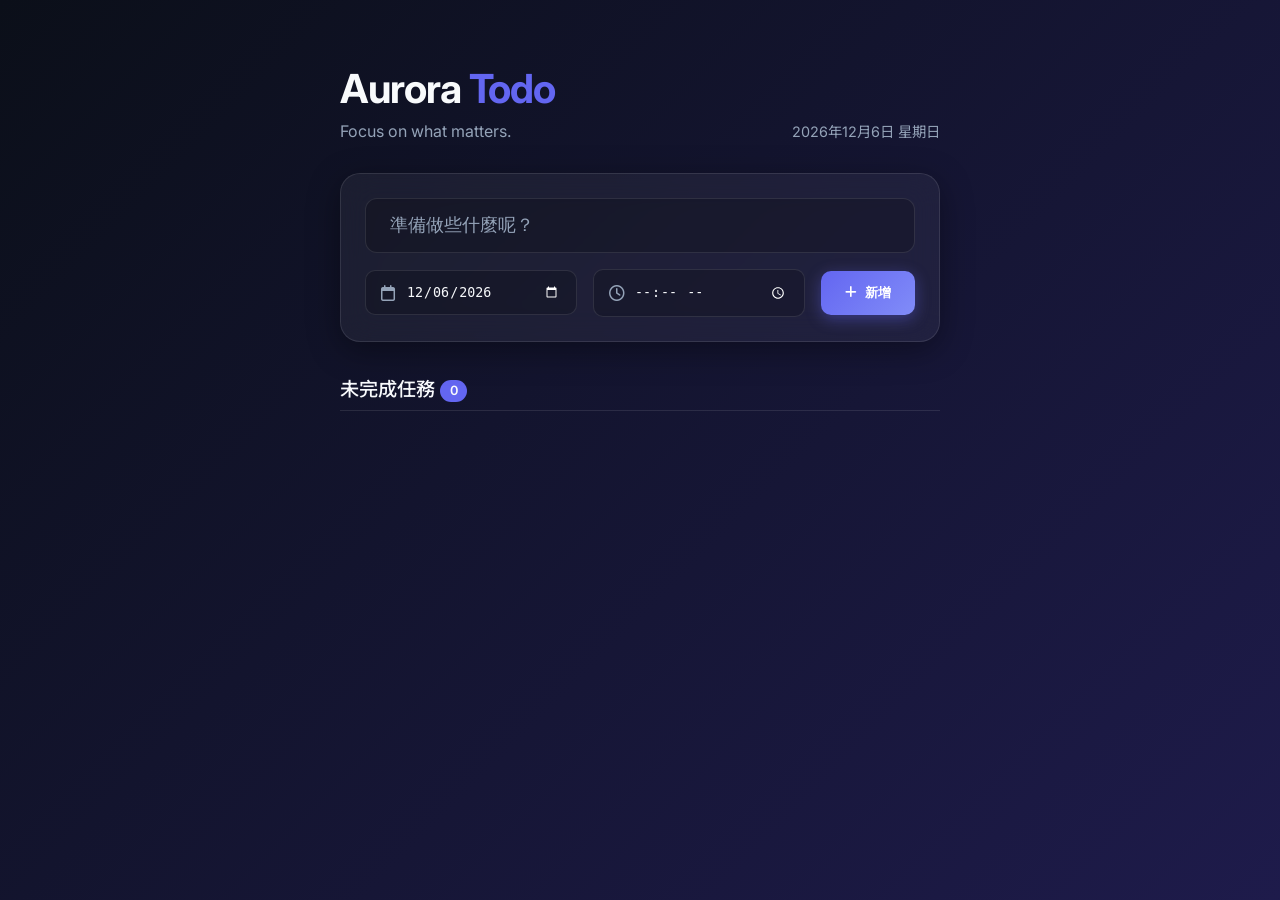
==== index.html @ 5bccf000 "feat: initialize Aurora Todo application with responsive glass-morphism UI and task management funct" ====
<!DOCTYPE html>
<html lang="zh-TW">
<head>
    <meta charset="UTF-8">
    <meta name="viewport" content="width=device-width, initial-scale=1.0">
    <title>Aurora Todo | 質感待辦清單</title>
    <link rel="preconnect" href="https://fonts.googleapis.com">
    <link rel="preconnect" href="https://fonts.gstatic.com" crossorigin>
    <link href="https://fonts.googleapis.com/css2?family=Inter:wght@300;400;500;600;700&family=Noto+Sans+TC:wght@300;400;500;700&display=swap" rel="stylesheet">
    <link rel="stylesheet" href="https://cdnjs.cloudflare.com/ajax/libs/font-awesome/6.4.0/css/all.min.css">
    <link rel="stylesheet" href="styles.css">
</head>
<body>
    <div class="area" >
        <ul class="circles">
            <li></li><li></li><li></li><li></li><li></li><li></li><li></li><li></li><li></li><li></li>
        </ul>
    </div>
    
    <div class="app-container">
        <header class="app-header">
            <div class="header-content">
                <h1>Aurora <span class="highlight">Todo</span></h1>
                <p class="subtitle">Focus on what matters.</p>
            </div>
            <div class="date-display" id="currentDateDisplay">
                <!-- Date inserted by JS -->
            </div>
        </header>

        <section class="add-task-section glass-panel">
            <form id="taskForm" class="task-form">
                <div class="input-group">
                    <input type="text" id="taskInput" placeholder="準備做些什麼呢？" required autocomplete="off">
                </div>
                <div class="datetime-group">
                    <div class="input-with-icon">
                        <i class="fa-regular fa-calendar"></i>
                        <input type="date" id="taskDate" required>
                    </div>
                    <div class="input-with-icon">
                        <i class="fa-regular fa-clock"></i>
                        <input type="time" id="taskTime">
                    </div>
                    <button type="submit" class="btn-primary" id="addBtn">
                        <i class="fa-solid fa-plus"></i> <span class="btn-text">新增</span>
                    </button>
                </div>
            </form>
        </section>

        <section class="tasks-section">
            <div class="tasks-header">
                <h2>未完成任務 <span class="task-count" id="pendingCount">0</span></h2>
            </div>
            <ul id="pendingList" class="task-list">
                <!-- Tasks will be added here -->
            </ul>

            <div class="tasks-header completed-header">
                <h2>已完成 <span class="task-count" id="completedCount">0</span></h2>
            </div>
            <ul id="completedList" class="task-list completed-list">
                <!-- Completed tasks will be added here -->
            </ul>
        </section>
    </div>

    <script src="app.js"></script>
</body>
</html>
---- styles.css ----
:root {
    --bg-color: #0b0f19;
    --primary-color: #6366f1;
    --primary-hover: #4f46e5;
    --glass-bg: rgba(255, 255, 255, 0.05);
    --glass-border: rgba(255, 255, 255, 0.1);
    --text-main: #f8fafc;
    --text-muted: #94a3b8;
    --danger: #ef4444;
    --success: #10b981;
    --card-shadow: 0 8px 32px 0 rgba(0, 0, 0, 0.37);
    --font-family: 'Inter', 'Noto Sans TC', sans-serif;
}

* {
    margin: 0;
    padding: 0;
    box-sizing: border-box;
}

body {
    font-family: var(--font-family);
    background-color: var(--bg-color);
    color: var(--text-main);
    min-height: 100vh;
    display: flex;
    justify-content: center;
    padding: 2rem;
    position: relative;
    overflow-x: hidden;
}

/* Background Animation */
.area {
    background: linear-gradient(135deg, #0b0f19 0%, #1e1b4b 100%);
    width: 100vw;
    height: 100vh;
    position: fixed;
    top: 0;
    left: 0;
    z-index: -1;
}

.circles {
    position: absolute;
    top: 0;
    left: 0;
    width: 100%;
    height: 100%;
    overflow: hidden;
}

.circles li {
    position: absolute;
    display: block;
    list-style: none;
    width: 20px;
    height: 20px;
    background: rgba(255, 255, 255, 0.05);
    animation: animate 25s linear infinite;
    bottom: -150px;
    border-radius: 50%;
}

.circles li:nth-child(1) { left: 25%; width: 80px; height: 80px; animation-delay: 0s; }
.circles li:nth-child(2) { left: 10%; width: 20px; height: 20px; animation-delay: 2s; animation-duration: 12s; }
.circles li:nth-child(3) { left: 70%; width: 20px; height: 20px; animation-delay: 4s; }
.circles li:nth-child(4) { left: 40%; width: 60px; height: 60px; animation-delay: 0s; animation-duration: 18s; }
.circles li:nth-child(5) { left: 65%; width: 20px; height: 20px; animation-delay: 0s; }
.circles li:nth-child(6) { left: 75%; width: 110px; height: 110px; animation-delay: 3s; }
.circles li:nth-child(7) { left: 35%; width: 150px; height: 150px; animation-delay: 7s; }
.circles li:nth-child(8) { left: 50%; width: 25px; height: 25px; animation-delay: 15s; animation-duration: 45s; }
.circles li:nth-child(9) { left: 20%; width: 15px; height: 15px; animation-delay: 2s; animation-duration: 35s; }
.circles li:nth-child(10) { left: 85%; width: 150px; height: 150px; animation-delay: 0s; animation-duration: 11s; }

@keyframes animate {
    0% { transform: translateY(0) rotate(0deg); opacity: 1; border-radius: 0; }
    100% { transform: translateY(-1000px) rotate(720deg); opacity: 0; border-radius: 50%; }
}

/* Main Layout */
.app-container {
    width: 100%;
    max-width: 600px;
    z-index: 10;
    margin-top: 2rem;
}

.app-header {
    display: flex;
    justify-content: space-between;
    align-items: flex-end;
    margin-bottom: 2rem;
}

.header-content h1 {
    font-size: 2.5rem;
    font-weight: 700;
    letter-spacing: -1px;
}

.highlight {
    color: var(--primary-color);
}

.subtitle {
    color: var(--text-muted);
    margin-top: 0.5rem;
    font-size: 1rem;
}

.date-display {
    text-align: right;
    color: var(--text-muted);
    font-size: 0.9rem;
}

.glass-panel {
    background: var(--glass-bg);
    backdrop-filter: blur(16px);
    -webkit-backdrop-filter: blur(16px);
    border: 1px solid var(--glass-border);
    border-radius: 20px;
    box-shadow: var(--card-shadow);
}

/* Form Styles */
.add-task-section {
    padding: 1.5rem;
    margin-bottom: 2rem;
}

.task-form {
    display: flex;
    flex-direction: column;
    gap: 1rem;
}

.input-group input {
    width: 100%;
    background: rgba(0, 0, 0, 0.2);
    border: 1px solid var(--glass-border);
    padding: 1rem 1.5rem;
    border-radius: 12px;
    color: var(--text-main);
    font-size: 1.1rem;
    outline: none;
    transition: border-color 0.3s;
}

.input-group input::placeholder {
    color: var(--text-muted);
}

.input-group input:focus {
    border-color: var(--primary-color);
}

.datetime-group {
    display: flex;
    gap: 1rem;
    align-items: center;
}

.input-with-icon {
    position: relative;
    flex: 1;
}

.input-with-icon i {
    position: absolute;
    left: 1rem;
    top: 50%;
    transform: translateY(-50%);
    color: var(--text-muted);
    pointer-events: none;
}

.input-with-icon input {
    width: 100%;
    background: rgba(0, 0, 0, 0.2);
    border: 1px solid var(--glass-border);
    padding: 0.8rem 1rem 0.8rem 2.5rem;
    border-radius: 10px;
    color: var(--text-main);
    outline: none;
    color-scheme: dark;
    transition: all 0.3s ease;
}

.input-with-icon input:focus {
    border-color: var(--primary-color);
}

.btn-primary {
    background: linear-gradient(135deg, var(--primary-color), #818cf8);
    color: white;
    border: none;
    padding: 0.8rem 1.5rem;
    border-radius: 10px;
    font-weight: 600;
    cursor: pointer;
    transition: all 0.3s ease;
    display: flex;
    align-items: center;
    gap: 0.5rem;
    box-shadow: 0 4px 15px rgba(99, 102, 241, 0.4);
}

.btn-primary:hover {
    transform: translateY(-2px);
    box-shadow: 0 6px 20px rgba(99, 102, 241, 0.6);
}

/* Tasks */
.tasks-header {
    display: flex;
    justify-content: space-between;
    align-items: center;
    margin-bottom: 1rem;
    padding-bottom: 0.5rem;
    border-bottom: 1px solid var(--glass-border);
}

.tasks-header h2 {
    font-size: 1.2rem;
    color: var(--text-main);
    font-weight: 500;
}

.task-count {
    background: var(--primary-color);
    padding: 0.2rem 0.6rem;
    border-radius: 20px;
    font-size: 0.8rem;
    font-weight: 600;
}

.task-list {
    list-style: none;
    display: flex;
    flex-direction: column;
    gap: 1rem;
    margin-bottom: 2rem;
}

.task-item {
    background: var(--glass-bg);
    border: 1px solid var(--glass-border);
    backdrop-filter: blur(10px);
    border-radius: 16px;
    padding: 1rem 1.5rem;
    display: flex;
    align-items: center;
    justify-content: space-between;
    transition: all 0.3s cubic-bezier(0.4, 0, 0.2, 1);
    animation: slideIn 0.3s ease-out backwards;
}

@keyframes slideIn {
    from { opacity: 0; transform: translateY(20px); }
    to { opacity: 1; transform: translateY(0); }
}

.task-item:hover {
    transform: translateX(5px);
    background: rgba(255, 255, 255, 0.08);
}

.task-content {
    display: flex;
    align-items: center;
    gap: 1rem;
    flex: 1;
}

/* Custom Checkbox */
.checkbox-label {
    display: flex;
    align-items: center;
    cursor: pointer;
    position: relative;
}
.checkbox-label input { display: none; }
.checkmark {
    width: 24px;
    height: 24px;
    border: 2px solid var(--text-muted);
    border-radius: 50%;
    display: flex;
    align-items: center;
    justify-content: center;
    transition: all 0.2s ease;
}
.checkbox-label input:checked ~ .checkmark {
    background-color: var(--success);
    border-color: var(--success);
}
.checkmark::after {
    content: '\f00c';
    font-family: 'Font Awesome 6 Free';
    font-weight: 900;
    color: white;
    font-size: 12px;
    display: none;
}
.checkbox-label input:checked ~ .checkmark::after { display: block; animation: zoomIn 0.2s ease-out; }

@keyframes zoomIn {
    from { transform: scale(0); }
    to { transform: scale(1); }
}

.task-details {
    display: flex;
    flex-direction: column;
}

.task-text {
    font-size: 1.1rem;
    font-weight: 500;
    transition: color 0.3s;
    word-break: break-all;
}

.task-item.completed .task-text {
    text-decoration: line-through;
    color: var(--text-muted);
}

.task-meta {
    font-size: 0.85rem;
    color: var(--text-muted);
    margin-top: 0.3rem;
    display: flex;
    gap: 1rem;
}

.task-meta i {
    margin-right: 0.3rem;
}

.task-actions {
    display: flex;
    gap: 0.5rem;
}

.action-btn {
    background: transparent;
    border: none;
    color: var(--text-muted);
    width: 36px;
    height: 36px;
    border-radius: 50%;
    cursor: pointer;
    transition: all 0.2s ease;
    display: flex;
    align-items: center;
    justify-content: center;
}

.action-btn:hover {
    background: rgba(255, 255, 255, 0.1);
    color: var(--text-main);
}

.btn-calendar:hover { color: #f59e0b; }
.btn-delete:hover { color: var(--danger); background: rgba(239, 68, 68, 0.1); }

.completed-header { margin-top: 2rem; opacity: 0.7; }
.completed-list { opacity: 0.7; }

@media (max-width: 600px) {
    body { padding: 1rem; }
    .datetime-group { flex-direction: column; }
    .btn-primary { width: 100%; justify-content: center; }
    .task-item { padding: 1rem; }
    .task-actions { flex-direction: column; }
}
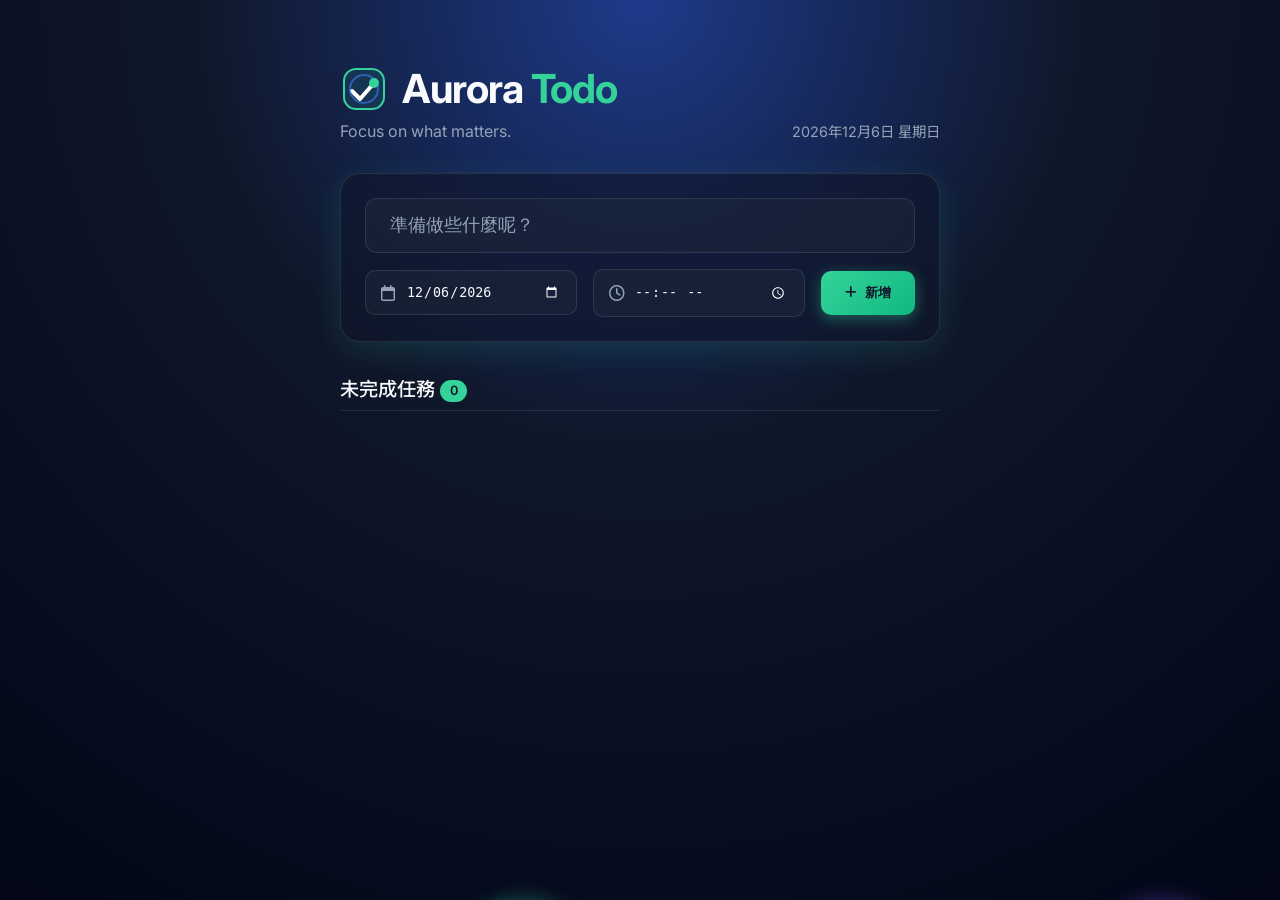
==== commit 75c7c65f: "feat: add logo design preview page and integrate selected logo into main interface" ====
--- a/index.html
+++ b/index.html
@@ -1,26 +1,47 @@
 <!DOCTYPE html>
 <html lang="zh-TW">
+
 <head>
     <meta charset="UTF-8">
     <meta name="viewport" content="width=device-width, initial-scale=1.0">
     <title>Aurora Todo | 質感待辦清單</title>
     <link rel="preconnect" href="https://fonts.googleapis.com">
     <link rel="preconnect" href="https://fonts.gstatic.com" crossorigin>
-    <link href="https://fonts.googleapis.com/css2?family=Inter:wght@300;400;500;600;700&family=Noto+Sans+TC:wght@300;400;500;700&display=swap" rel="stylesheet">
+    <link
+        href="https://fonts.googleapis.com/css2?family=Inter:wght@300;400;500;600;700&family=Noto+Sans+TC:wght@300;400;500;700&display=swap"
+        rel="stylesheet">
     <link rel="stylesheet" href="https://cdnjs.cloudflare.com/ajax/libs/font-awesome/6.4.0/css/all.min.css">
     <link rel="stylesheet" href="styles.css">
 </head>
+
 <body>
-    <div class="area" >
+    <div class="area">
         <ul class="circles">
-            <li></li><li></li><li></li><li></li><li></li><li></li><li></li><li></li><li></li><li></li>
+            <li></li>
+            <li></li>
+            <li></li>
+            <li></li>
+            <li></li>
+            <li></li>
+            <li></li>
+            <li></li>
+            <li></li>
+            <li></li>
         </ul>
     </div>
-    
+
     <div class="app-container">
         <header class="app-header">
             <div class="header-content">
-                <h1>Aurora <span class="highlight">Todo</span></h1>
+                <div class="logo-title-container">
+                    <svg class="app-logo" viewBox="0 0 48 48" fill="none" xmlns="http://www.w3.org/2000/svg">
+                        <rect x="4" y="4" width="40" height="40" rx="12" fill="#34d399" fill-opacity="0.1" stroke="#34d399" stroke-width="2"/>
+                        <path d="M12 26 L 20 34 L 34 18" stroke="white" stroke-width="4" stroke-linecap="round" stroke-linejoin="round"/>
+                        <circle cx="24" cy="24" r="14" stroke="#3b82f6" stroke-width="2" opacity="0.6"/>
+                        <circle cx="34" cy="18" r="5" fill="#34d399"/>
+                    </svg>
+                    <h1>Aurora <span class="highlight">Todo</span></h1>
+                </div>
                 <p class="subtitle">Focus on what matters.</p>
             </div>
             <div class="date-display" id="currentDateDisplay">
@@ -68,4 +89,16 @@
 
     <script src="app.js"></script>
 </body>
+
 </html>
+</div>
+<ul id="completedList" class="task-list completed-list">
+    <!-- Completed tasks will be added here -->
+</ul>
+</section>
+</div>
+
+<script src="app.js"></script>
+</body>
+
+</html>
--- a/styles.css
+++ b/styles.css
@@ -1,14 +1,14 @@
 :root {
-    --bg-color: #0b0f19;
-    --primary-color: #6366f1;
-    --primary-hover: #4f46e5;
-    --glass-bg: rgba(255, 255, 255, 0.05);
+    --bg-color: #040d1a;
+    --primary-color: #34d399;
+    --primary-hover: #10b981;
+    --glass-bg: rgba(15, 23, 42, 0.6);
     --glass-border: rgba(255, 255, 255, 0.1);
     --text-main: #f8fafc;
     --text-muted: #94a3b8;
     --danger: #ef4444;
-    --success: #10b981;
-    --card-shadow: 0 8px 32px 0 rgba(0, 0, 0, 0.37);
+    --success: #34d399;
+    --card-shadow: 0 8px 32px 0 rgba(52, 211, 153, 0.15);
     --font-family: 'Inter', 'Noto Sans TC', sans-serif;
 }
 
@@ -32,7 +32,7 @@
 
 /* Background Animation */
 .area {
-    background: linear-gradient(135deg, #0b0f19 0%, #1e1b4b 100%);
+    background: radial-gradient(circle at 50% 0%, #1e3a8a 0%, #0f172a 40%, #020617 100%);
     width: 100vw;
     height: 100vh;
     position: fixed;
@@ -56,26 +56,110 @@
     list-style: none;
     width: 20px;
     height: 20px;
-    background: rgba(255, 255, 255, 0.05);
+    background: rgba(52, 211, 153, 0.2);
+    box-shadow: 0 0 20px rgba(52, 211, 153, 0.4);
     animation: animate 25s linear infinite;
     bottom: -150px;
     border-radius: 50%;
 }
 
-.circles li:nth-child(1) { left: 25%; width: 80px; height: 80px; animation-delay: 0s; }
-.circles li:nth-child(2) { left: 10%; width: 20px; height: 20px; animation-delay: 2s; animation-duration: 12s; }
-.circles li:nth-child(3) { left: 70%; width: 20px; height: 20px; animation-delay: 4s; }
-.circles li:nth-child(4) { left: 40%; width: 60px; height: 60px; animation-delay: 0s; animation-duration: 18s; }
-.circles li:nth-child(5) { left: 65%; width: 20px; height: 20px; animation-delay: 0s; }
-.circles li:nth-child(6) { left: 75%; width: 110px; height: 110px; animation-delay: 3s; }
-.circles li:nth-child(7) { left: 35%; width: 150px; height: 150px; animation-delay: 7s; }
-.circles li:nth-child(8) { left: 50%; width: 25px; height: 25px; animation-delay: 15s; animation-duration: 45s; }
-.circles li:nth-child(9) { left: 20%; width: 15px; height: 15px; animation-delay: 2s; animation-duration: 35s; }
-.circles li:nth-child(10) { left: 85%; width: 150px; height: 150px; animation-delay: 0s; animation-duration: 11s; }
+.circles li:nth-child(even) {
+    background: rgba(139, 92, 246, 0.2);
+    box-shadow: 0 0 20px rgba(139, 92, 246, 0.4);
+}
+
+.circles li:nth-child(3n) {
+    background: rgba(56, 189, 248, 0.2);
+    box-shadow: 0 0 20px rgba(56, 189, 248, 0.4);
+}
+
+.circles li:nth-child(1) {
+    left: 25%;
+    width: 80px;
+    height: 80px;
+    animation-delay: 0s;
+}
+
+.circles li:nth-child(2) {
+    left: 10%;
+    width: 20px;
+    height: 20px;
+    animation-delay: 2s;
+    animation-duration: 12s;
+}
+
+.circles li:nth-child(3) {
+    left: 70%;
+    width: 20px;
+    height: 20px;
+    animation-delay: 4s;
+}
+
+.circles li:nth-child(4) {
+    left: 40%;
+    width: 60px;
+    height: 60px;
+    animation-delay: 0s;
+    animation-duration: 18s;
+}
+
+.circles li:nth-child(5) {
+    left: 65%;
+    width: 20px;
+    height: 20px;
+    animation-delay: 0s;
+}
+
+.circles li:nth-child(6) {
+    left: 75%;
+    width: 110px;
+    height: 110px;
+    animation-delay: 3s;
+}
+
+.circles li:nth-child(7) {
+    left: 35%;
+    width: 150px;
+    height: 150px;
+    animation-delay: 7s;
+}
+
+.circles li:nth-child(8) {
+    left: 50%;
+    width: 25px;
+    height: 25px;
+    animation-delay: 15s;
+    animation-duration: 45s;
+}
+
+.circles li:nth-child(9) {
+    left: 20%;
+    width: 15px;
+    height: 15px;
+    animation-delay: 2s;
+    animation-duration: 35s;
+}
+
+.circles li:nth-child(10) {
+    left: 85%;
+    width: 150px;
+    height: 150px;
+    animation-delay: 0s;
+    animation-duration: 11s;
+}
 
 @keyframes animate {
-    0% { transform: translateY(0) rotate(0deg); opacity: 1; border-radius: 0; }
-    100% { transform: translateY(-1000px) rotate(720deg); opacity: 0; border-radius: 50%; }
+    0% {
+        transform: translateY(0) rotate(0deg);
+        opacity: 1;
+        border-radius: 0;
+    }
+
+    100% {
+        transform: translateY(-1000px) rotate(720deg);
+        opacity: 0;
+        border-radius: 50%;
+    }
 }
 
 /* Main Layout */
@@ -91,6 +175,18 @@
     justify-content: space-between;
     align-items: flex-end;
     margin-bottom: 2rem;
+}
+
+.logo-title-container {
+    display: flex;
+    align-items: center;
+    gap: 14px;
+}
+
+.app-logo {
+    width: 48px;
+    height: 48px;
+    flex-shrink: 0;
 }
 
 .header-content h1 {
@@ -138,7 +234,7 @@
 
 .input-group input {
     width: 100%;
-    background: rgba(0, 0, 0, 0.2);
+    background: rgba(30, 41, 59, 0.5);
     border: 1px solid var(--glass-border);
     padding: 1rem 1.5rem;
     border-radius: 12px;
@@ -178,7 +274,7 @@
 
 .input-with-icon input {
     width: 100%;
-    background: rgba(0, 0, 0, 0.2);
+    background: rgba(30, 41, 59, 0.5);
     border: 1px solid var(--glass-border);
     padding: 0.8rem 1rem 0.8rem 2.5rem;
     border-radius: 10px;
@@ -193,23 +289,23 @@
 }
 
 .btn-primary {
-    background: linear-gradient(135deg, var(--primary-color), #818cf8);
-    color: white;
+    background: linear-gradient(135deg, var(--primary-color), var(--primary-hover));
+    color: #0f172a;
     border: none;
     padding: 0.8rem 1.5rem;
     border-radius: 10px;
-    font-weight: 600;
+    font-weight: 700;
     cursor: pointer;
     transition: all 0.3s ease;
     display: flex;
     align-items: center;
     gap: 0.5rem;
-    box-shadow: 0 4px 15px rgba(99, 102, 241, 0.4);
+    box-shadow: 0 4px 15px rgba(52, 211, 153, 0.4);
 }
 
 .btn-primary:hover {
     transform: translateY(-2px);
-    box-shadow: 0 6px 20px rgba(99, 102, 241, 0.6);
+    box-shadow: 0 6px 20px rgba(52, 211, 153, 0.6);
 }
 
 /* Tasks */
@@ -230,6 +326,7 @@
 
 .task-count {
     background: var(--primary-color);
+    color: #0f172a;
     padding: 0.2rem 0.6rem;
     border-radius: 20px;
     font-size: 0.8rem;
@@ -258,13 +355,20 @@
 }
 
 @keyframes slideIn {
-    from { opacity: 0; transform: translateY(20px); }
-    to { opacity: 1; transform: translateY(0); }
+    from {
+        opacity: 0;
+        transform: translateY(20px);
+    }
+
+    to {
+        opacity: 1;
+        transform: translateY(0);
+    }
 }
 
 .task-item:hover {
     transform: translateX(5px);
-    background: rgba(255, 255, 255, 0.08);
+    background: rgba(30, 41, 59, 0.95);
 }
 
 .task-content {
@@ -281,7 +385,11 @@
     cursor: pointer;
     position: relative;
 }
-.checkbox-label input { display: none; }
+
+.checkbox-label input {
+    display: none;
+}
+
 .checkmark {
     width: 24px;
     height: 24px;
@@ -292,10 +400,12 @@
     justify-content: center;
     transition: all 0.2s ease;
 }
-.checkbox-label input:checked ~ .checkmark {
+
+.checkbox-label input:checked~.checkmark {
     background-color: var(--success);
     border-color: var(--success);
 }
+
 .checkmark::after {
     content: '\f00c';
     font-family: 'Font Awesome 6 Free';
@@ -304,11 +414,20 @@
     font-size: 12px;
     display: none;
 }
-.checkbox-label input:checked ~ .checkmark::after { display: block; animation: zoomIn 0.2s ease-out; }
+
+.checkbox-label input:checked~.checkmark::after {
+    display: block;
+    animation: zoomIn 0.2s ease-out;
+}
 
 @keyframes zoomIn {
-    from { transform: scale(0); }
-    to { transform: scale(1); }
+    from {
+        transform: scale(0);
+    }
+
+    to {
+        transform: scale(1);
+    }
 }
 
 .task-details {
@@ -360,20 +479,47 @@
 }
 
 .action-btn:hover {
-    background: rgba(255, 255, 255, 0.1);
-    color: var(--text-main);
-}
-
-.btn-calendar:hover { color: #f59e0b; }
-.btn-delete:hover { color: var(--danger); background: rgba(239, 68, 68, 0.1); }
-
-.completed-header { margin-top: 2rem; opacity: 0.7; }
-.completed-list { opacity: 0.7; }
+    background: rgba(52, 211, 153, 0.15);
+    color: var(--primary-color);
+}
+
+.btn-calendar:hover {
+    color: #f59e0b;
+}
+
+.btn-delete:hover {
+    color: var(--danger);
+    background: rgba(239, 68, 68, 0.1);
+}
+
+.completed-header {
+    margin-top: 2rem;
+    opacity: 0.7;
+}
+
+.completed-list {
+    opacity: 0.7;
+}
 
 @media (max-width: 600px) {
-    body { padding: 1rem; }
-    .datetime-group { flex-direction: column; }
-    .btn-primary { width: 100%; justify-content: center; }
-    .task-item { padding: 1rem; }
-    .task-actions { flex-direction: column; }
-}
+    body {
+        padding: 1rem;
+    }
+
+    .datetime-group {
+        flex-direction: column;
+    }
+
+    .btn-primary {
+        width: 100%;
+        justify-content: center;
+    }
+
+    .task-item {
+        padding: 1rem;
+    }
+
+    .task-actions {
+        flex-direction: column;
+    }
+}
